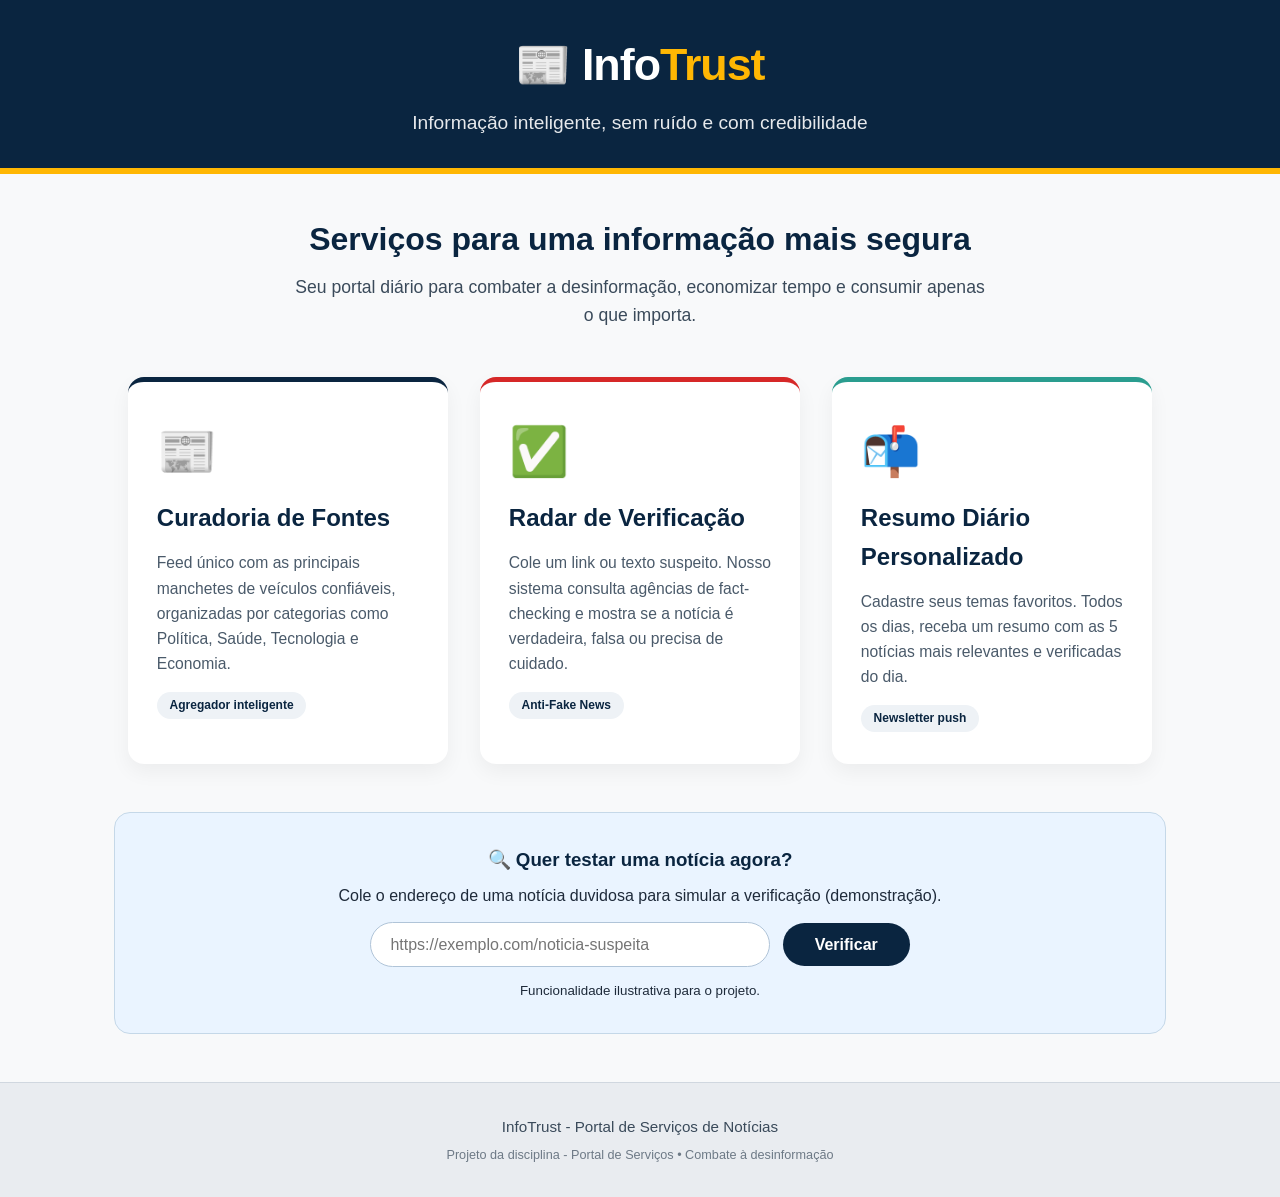
==== index.html @ cb7405fe "portal de notícias gerais" ====
<!DOCTYPE html>
<html lang="pt">
<head>
    <meta charset="UTF-8">
    <meta name="viewport" content="width=device-width, initial-scale=1.0">
    <title>InfoTrust - Portal de Notícias Confiáveis</title>
    <style>
        /* Reset e estilo geral */
        * {
            margin: 0;
            padding: 0;
            box-sizing: border-box;
        }

        body {
            font-family: 'Segoe UI', Tahoma, Geneva, Verdana, sans-serif;
            background: #f8f9fa;
            color: #1e2a3a;
            line-height: 1.6;
        }

        header {
            background: #0a2540; /* Azul escuro confiável */
            color: #fff;
            padding: 1.8rem 1rem;
            text-align: center;
            border-bottom: 6px solid #ffb703; /* Destaque em amarelo */
        }

        header h1 {
            font-size: 2.8rem;
            font-weight: 700;
            letter-spacing: -1px;
        }

        header h1 span {
            color: #ffb703;
        }

        header p {
            font-size: 1.2rem;
            opacity: 0.9;
            margin-top: 0.5rem;
        }

        main {
            max-width: 1100px;
            margin: 2.5rem auto;
            padding: 0 1.5rem;
        }

        .intro {
            text-align: center;
            margin-bottom: 3rem;
        }

        .intro h2 {
            font-size: 2rem;
            color: #0a2540;
        }

        .intro p {
            font-size: 1.1rem;
            max-width: 700px;
            margin: 0.5rem auto 0;
            color: #3a4a5a;
        }

        .servicos {
            display: flex;
            flex-wrap: wrap;
            gap: 2rem;
            justify-content: center;
        }

        .card {
            background: #ffffff;
            border-radius: 16px;
            box-shadow: 0 8px 20px rgba(0, 0, 0, 0.05);
            padding: 2rem 1.8rem;
            flex: 1 1 260px;
            max-width: 320px;
            transition: transform 0.2s ease, box-shadow 0.2s ease;
            border-top: 5px solid #0a2540;
        }

        .card:hover {
            transform: translateY(-6px);
            box-shadow: 0 14px 30px rgba(0, 0, 0, 0.08);
        }

        .card:nth-child(2) {
            border-top-color: #d62828; /* Vermelho para o radar */
        }

        .card:nth-child(3) {
            border-top-color: #2a9d8f; /* Verde para o resumo */
        }

        .card .icone {
            font-size: 3rem;
            display: block;
            margin-bottom: 0.5rem;
        }

        .card h3 {
            font-size: 1.5rem;
            margin-bottom: 0.8rem;
            color: #0a2540;
        }

        .card p {
            color: #4a5a6a;
            font-size: 0.98rem;
        }

        .card .tag {
            display: inline-block;
            margin-top: 1rem;
            background: #eef2f6;
            padding: 0.25rem 0.8rem;
            border-radius: 20px;
            font-size: 0.75rem;
            font-weight: 600;
            color: #0a2540;
        }

        .destaque {
            background: #eaf4ff;
            padding: 2rem;
            border-radius: 16px;
            margin-top: 3rem;
            text-align: center;
            border: 1px solid #c5d8e8;
        }

        .destaque h3 {
            color: #0a2540;
            margin-bottom: 0.5rem;
        }

        .destaque input {
            padding: 0.8rem 1.2rem;
            width: 60%;
            max-width: 400px;
            border: 1px solid #b0c4d8;
            border-radius: 30px;
            font-size: 1rem;
            outline: none;
            margin-top: 0.8rem;
        }

        .destaque button {
            padding: 0.8rem 2rem;
            background: #0a2540;
            color: #fff;
            border: none;
            border-radius: 30px;
            font-weight: 600;
            font-size: 1rem;
            cursor: pointer;
            transition: background 0.2s;
            margin-left: 0.5rem;
        }

        .destaque button:hover {
            background: #1b3a5c;
        }

        footer {
            text-align: center;
            padding: 2rem 1rem;
            background: #e9ecf0;
            color: #3a4a5a;
            margin-top: 3rem;
            border-top: 1px solid #d0d7df;
            font-size: 0.95rem;
        }

        footer small {
            display: block;
            margin-top: 0.3rem;
            opacity: 0.7;
        }

        @media (max-width: 600px) {
            header h1 {
                font-size: 2rem;
            }
            .destaque input {
                width: 80%;
                margin-bottom: 0.8rem;
            }
            .destaque button {
                width: 80%;
                margin-left: 0;
            }
        }
    </style>
</head>
<body>

    <header>
        <h1>📰 Info<span>Trust</span></h1>
        <p>Informação inteligente, sem ruído e com credibilidade</p>
    </header>

    <main>
        <div class="intro">
            <h2>Serviços para uma informação mais segura</h2>
            <p>Seu portal diário para combater a desinformação, economizar tempo e consumir apenas o que importa.</p>
        </div>

        <div class="servicos">
            <!-- Serviço 1 -->
            <div class="card">
                <span class="icone">📰</span>
                <h3>Curadoria de Fontes</h3>
                <p>Feed único com as principais manchetes de veículos confiáveis, organizadas por categorias como Política, Saúde, Tecnologia e Economia.</p>
                <span class="tag">Agregador inteligente</span>
            </div>

            <!-- Serviço 2 -->
            <div class="card">
                <span class="icone">✅</span>
                <h3>Radar de Verificação</h3>
                <p>Cole um link ou texto suspeito. Nosso sistema consulta agências de fact-checking e mostra se a notícia é verdadeira, falsa ou precisa de cuidado.</p>
                <span class="tag">Anti-Fake News</span>
            </div>

            <!-- Serviço 3 -->
            <div class="card">
                <span class="icone">📬</span>
                <h3>Resumo Diário Personalizado</h3>
                <p>Cadastre seus temas favoritos. Todos os dias, receba um resumo com as 5 notícias mais relevantes e verificadas do dia.</p>
                <span class="tag">Newsletter push</span>
            </div>
        </div>

        <!-- Chamada para ação / demonstração -->
        <div class="destaque">
            <h3>🔍 Quer testar uma notícia agora?</h3>
            <p>Cole o endereço de uma notícia duvidosa para simular a verificação (demonstração).</p>
            <div>
                <input type="text" placeholder="https://exemplo.com/noticia-suspeita" id="inputNoticia">
                <button onclick="alert('Radar de Verificação (simulação):\n\nNotícia recebida! Em breve integraremos com APIs reais de fact-checking.')">Verificar</button>
            </div>
            <small style="display:block; margin-top:0.8rem;">Funcionalidade ilustrativa para o projeto.</small>
        </div>
    </main>

    <footer>
        <p>InfoTrust - Portal de Serviços de Notícias</p>
        <small>Projeto da disciplina - Portal de Serviços • Combate à desinformação</small>
    </footer>

</body>
</html>
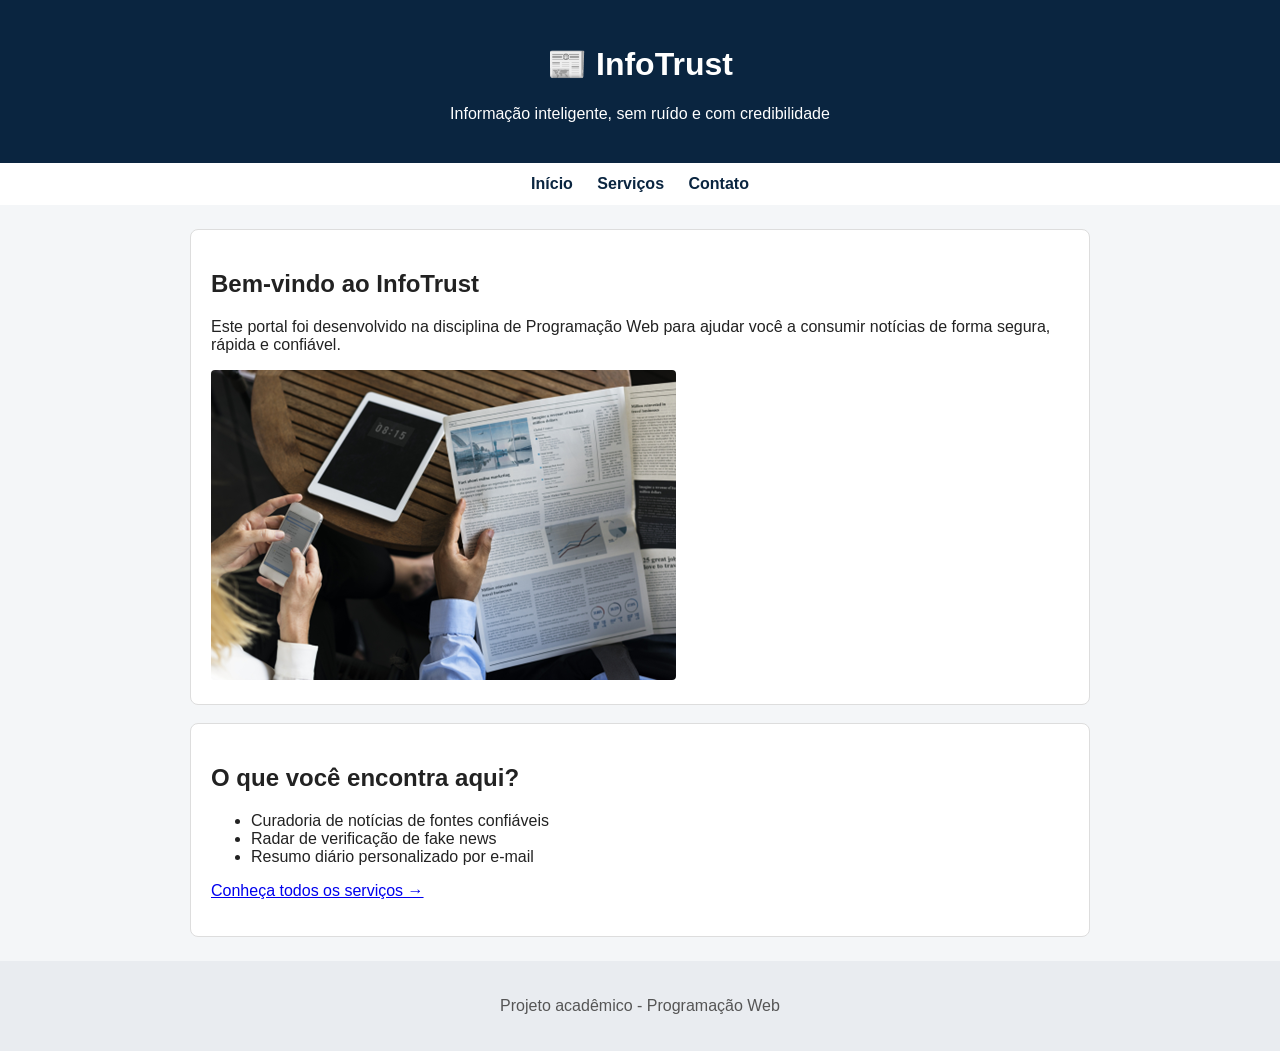
==== commit 3876443b: "inicio do projeto" ====
--- a/index.html
+++ b/index.html
@@ -1,258 +1,43 @@
 <!DOCTYPE html>
-<html lang="pt">
+<html lang="pt-BR">
 <head>
     <meta charset="UTF-8">
     <meta name="viewport" content="width=device-width, initial-scale=1.0">
     <title>InfoTrust - Portal de Notícias Confiáveis</title>
-    <style>
-        /* Reset e estilo geral */
-        * {
-            margin: 0;
-            padding: 0;
-            box-sizing: border-box;
-        }
-
-        body {
-            font-family: 'Segoe UI', Tahoma, Geneva, Verdana, sans-serif;
-            background: #f8f9fa;
-            color: #1e2a3a;
-            line-height: 1.6;
-        }
-
-        header {
-            background: #0a2540; /* Azul escuro confiável */
-            color: #fff;
-            padding: 1.8rem 1rem;
-            text-align: center;
-            border-bottom: 6px solid #ffb703; /* Destaque em amarelo */
-        }
-
-        header h1 {
-            font-size: 2.8rem;
-            font-weight: 700;
-            letter-spacing: -1px;
-        }
-
-        header h1 span {
-            color: #ffb703;
-        }
-
-        header p {
-            font-size: 1.2rem;
-            opacity: 0.9;
-            margin-top: 0.5rem;
-        }
-
-        main {
-            max-width: 1100px;
-            margin: 2.5rem auto;
-            padding: 0 1.5rem;
-        }
-
-        .intro {
-            text-align: center;
-            margin-bottom: 3rem;
-        }
-
-        .intro h2 {
-            font-size: 2rem;
-            color: #0a2540;
-        }
-
-        .intro p {
-            font-size: 1.1rem;
-            max-width: 700px;
-            margin: 0.5rem auto 0;
-            color: #3a4a5a;
-        }
-
-        .servicos {
-            display: flex;
-            flex-wrap: wrap;
-            gap: 2rem;
-            justify-content: center;
-        }
-
-        .card {
-            background: #ffffff;
-            border-radius: 16px;
-            box-shadow: 0 8px 20px rgba(0, 0, 0, 0.05);
-            padding: 2rem 1.8rem;
-            flex: 1 1 260px;
-            max-width: 320px;
-            transition: transform 0.2s ease, box-shadow 0.2s ease;
-            border-top: 5px solid #0a2540;
-        }
-
-        .card:hover {
-            transform: translateY(-6px);
-            box-shadow: 0 14px 30px rgba(0, 0, 0, 0.08);
-        }
-
-        .card:nth-child(2) {
-            border-top-color: #d62828; /* Vermelho para o radar */
-        }
-
-        .card:nth-child(3) {
-            border-top-color: #2a9d8f; /* Verde para o resumo */
-        }
-
-        .card .icone {
-            font-size: 3rem;
-            display: block;
-            margin-bottom: 0.5rem;
-        }
-
-        .card h3 {
-            font-size: 1.5rem;
-            margin-bottom: 0.8rem;
-            color: #0a2540;
-        }
-
-        .card p {
-            color: #4a5a6a;
-            font-size: 0.98rem;
-        }
-
-        .card .tag {
-            display: inline-block;
-            margin-top: 1rem;
-            background: #eef2f6;
-            padding: 0.25rem 0.8rem;
-            border-radius: 20px;
-            font-size: 0.75rem;
-            font-weight: 600;
-            color: #0a2540;
-        }
-
-        .destaque {
-            background: #eaf4ff;
-            padding: 2rem;
-            border-radius: 16px;
-            margin-top: 3rem;
-            text-align: center;
-            border: 1px solid #c5d8e8;
-        }
-
-        .destaque h3 {
-            color: #0a2540;
-            margin-bottom: 0.5rem;
-        }
-
-        .destaque input {
-            padding: 0.8rem 1.2rem;
-            width: 60%;
-            max-width: 400px;
-            border: 1px solid #b0c4d8;
-            border-radius: 30px;
-            font-size: 1rem;
-            outline: none;
-            margin-top: 0.8rem;
-        }
-
-        .destaque button {
-            padding: 0.8rem 2rem;
-            background: #0a2540;
-            color: #fff;
-            border: none;
-            border-radius: 30px;
-            font-weight: 600;
-            font-size: 1rem;
-            cursor: pointer;
-            transition: background 0.2s;
-            margin-left: 0.5rem;
-        }
-
-        .destaque button:hover {
-            background: #1b3a5c;
-        }
-
-        footer {
-            text-align: center;
-            padding: 2rem 1rem;
-            background: #e9ecf0;
-            color: #3a4a5a;
-            margin-top: 3rem;
-            border-top: 1px solid #d0d7df;
-            font-size: 0.95rem;
-        }
-
-        footer small {
-            display: block;
-            margin-top: 0.3rem;
-            opacity: 0.7;
-        }
-
-        @media (max-width: 600px) {
-            header h1 {
-                font-size: 2rem;
-            }
-            .destaque input {
-                width: 80%;
-                margin-bottom: 0.8rem;
-            }
-            .destaque button {
-                width: 80%;
-                margin-left: 0;
-            }
-        }
-    </style>
+    <link rel="stylesheet" href="css/style.css">
 </head>
 <body>
-
     <header>
-        <h1>📰 Info<span>Trust</span></h1>
+        <h1>📰 InfoTrust</h1>
         <p>Informação inteligente, sem ruído e com credibilidade</p>
     </header>
 
+    <nav>
+        <a href="index.html">Início</a>
+        <a href="servicos.html">Serviços</a>
+        <a href="contato.html">Contato</a>
+    </nav>
+
     <main>
-        <div class="intro">
-            <h2>Serviços para uma informação mais segura</h2>
-            <p>Seu portal diário para combater a desinformação, economizar tempo e consumir apenas o que importa.</p>
-        </div>
+        <section>
+            <h2>Bem-vindo ao InfoTrust</h2>
+            <p>Este portal foi desenvolvido na disciplina de Programação Web para ajudar você a consumir notícias de forma segura, rápida e confiável.</p>
+            <img src="img/portal.png" alt="Pessoa lendo notícias em um tablet com um selo de verificação ao lado">
+        </section>
 
-        <div class="servicos">
-            <!-- Serviço 1 -->
-            <div class="card">
-                <span class="icone">📰</span>
-                <h3>Curadoria de Fontes</h3>
-                <p>Feed único com as principais manchetes de veículos confiáveis, organizadas por categorias como Política, Saúde, Tecnologia e Economia.</p>
-                <span class="tag">Agregador inteligente</span>
-            </div>
-
-            <!-- Serviço 2 -->
-            <div class="card">
-                <span class="icone">✅</span>
-                <h3>Radar de Verificação</h3>
-                <p>Cole um link ou texto suspeito. Nosso sistema consulta agências de fact-checking e mostra se a notícia é verdadeira, falsa ou precisa de cuidado.</p>
-                <span class="tag">Anti-Fake News</span>
-            </div>
-
-            <!-- Serviço 3 -->
-            <div class="card">
-                <span class="icone">📬</span>
-                <h3>Resumo Diário Personalizado</h3>
-                <p>Cadastre seus temas favoritos. Todos os dias, receba um resumo com as 5 notícias mais relevantes e verificadas do dia.</p>
-                <span class="tag">Newsletter push</span>
-            </div>
-        </div>
-
-        <!-- Chamada para ação / demonstração -->
-        <div class="destaque">
-            <h3>🔍 Quer testar uma notícia agora?</h3>
-            <p>Cole o endereço de uma notícia duvidosa para simular a verificação (demonstração).</p>
-            <div>
-                <input type="text" placeholder="https://exemplo.com/noticia-suspeita" id="inputNoticia">
-                <button onclick="alert('Radar de Verificação (simulação):\n\nNotícia recebida! Em breve integraremos com APIs reais de fact-checking.')">Verificar</button>
-            </div>
-            <small style="display:block; margin-top:0.8rem;">Funcionalidade ilustrativa para o projeto.</small>
-        </div>
+        <section>
+            <h2>O que você encontra aqui?</h2>
+            <ul>
+                <li>Curadoria de notícias de fontes confiáveis</li>
+                <li>Radar de verificação de fake news</li>
+                <li>Resumo diário personalizado por e-mail</li>
+            </ul>
+            <p><a href="servicos.html">Conheça todos os serviços →</a></p>
+        </section>
     </main>
 
     <footer>
-        <p>InfoTrust - Portal de Serviços de Notícias</p>
-        <small>Projeto da disciplina - Portal de Serviços • Combate à desinformação</small>
+        <p>Projeto acadêmico - Programação Web</p>
     </footer>
-
 </body>
 </html>
--- a/css/style.css
+++ b/css/style.css
@@ -0,0 +1,95 @@
+/* Estilos gerais */
+body {
+    font-family: Arial, sans-serif;
+    margin: 0;
+    background-color: #f4f6f8;
+    color: #222222;
+}
+
+/* Cabeçalho */
+header {
+    background-color: #0a2540; /* azul escuro, combina com o tema */
+    color: white;
+    padding: 24px;
+    text-align: center;
+}
+
+/* Navegação */
+nav {
+    background-color: #ffffff;
+    padding: 12px;
+    text-align: center;
+}
+
+nav a {
+    color: #0a2540;
+    margin: 0 10px;
+    text-decoration: none;
+    font-weight: bold;
+}
+
+nav a:hover {
+    text-decoration: underline;
+}
+
+/* Conteúdo principal */
+main {
+    width: 90%;
+    max-width: 900px;
+    margin: 24px auto;
+}
+
+section, article {
+    background-color: white;
+    padding: 20px;
+    margin-bottom: 18px;
+    border: 1px solid #dddddd;
+    border-radius: 8px;
+}
+
+/* Imagens */
+img {
+    max-width: 100%;
+    height: auto;
+    border-radius: 4px;
+}
+
+/* Formulário */
+label {
+    display: block;
+    margin-top: 12px;
+    font-weight: bold;
+}
+
+input, select, textarea {
+    width: 100%;
+    padding: 10px;
+    margin-top: 4px;
+    box-sizing: border-box;
+    border: 1px solid #ccc;
+    border-radius: 4px;
+}
+
+button {
+    margin-top: 14px;
+    padding: 10px 18px;
+    background-color: #0a2540;
+    color: white;
+    border: none;
+    border-radius: 4px;
+    cursor: pointer;
+    font-weight: bold;
+}
+
+button:hover {
+    background-color: #1b3a5c;
+}
+
+/* Rodapé */
+footer {
+    text-align: center;
+    padding: 20px;
+    color: #555555;
+    background-color: #e9ecf0;
+    margin-top: 24px;
+}
